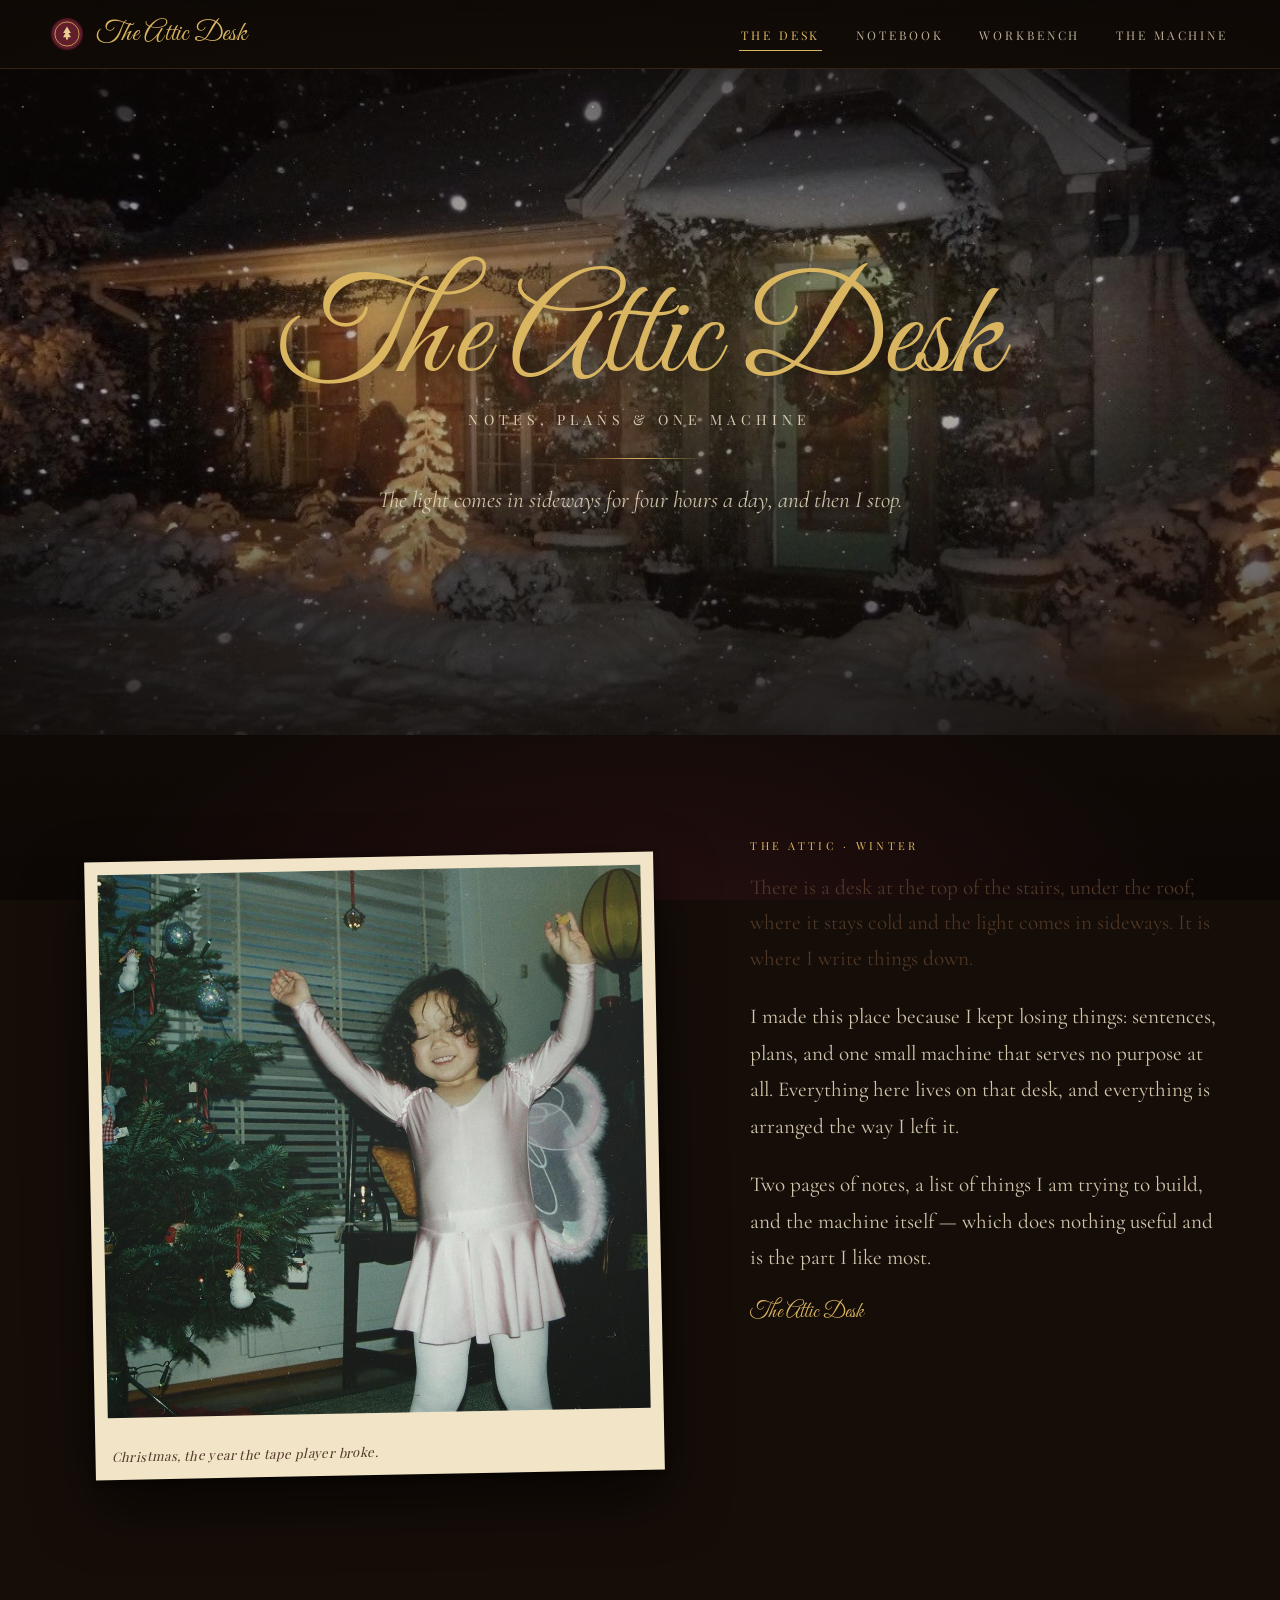
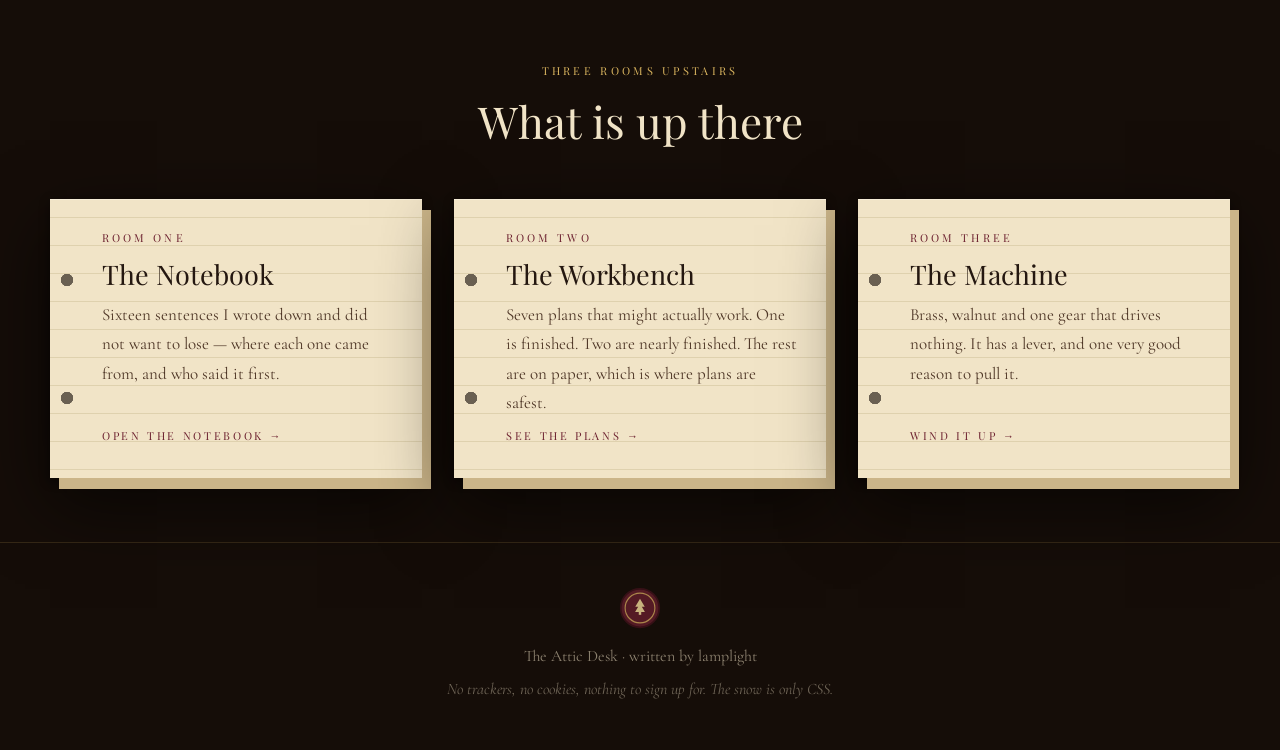
==== index.html @ f6f23483 "The Attic Desk - a winter notebook: sixteen quotes, seven plans, and one useless machine" ====
<!DOCTYPE html>
<html lang="en">
<head>
<meta charset="utf-8">
<meta name="viewport" content="width=device-width, initial-scale=1">
<title>The Attic Desk</title>
<meta name="description" content="A desk at the top of the stairs: sixteen sentences worth keeping, seven plans worth building, and one machine that serves no purpose whatsoever.">
<link rel="stylesheet" href="style.css">
<link rel="icon" href="data:image/svg+xml,%3Csvg xmlns='http://www.w3.org/2000/svg' viewBox='0 0 48 48'%3E%3Ccircle cx='24' cy='24' r='22' fill='%235f1d2a'/%3E%3Ccircle cx='24' cy='24' r='17' fill='none' stroke='%23d9b45f' stroke-width='1.3'/%3E%3Cpath d='M24 13.5l5.4 9.2h-3.3l3.5 5.8H18.4l3.5-5.8h-3.3z' fill='%23e8cf92'/%3E%3C/svg%3E">
</head>
<body>

<header class="site-head">
  <div class="wrap" data-nav></div>
</header>

<main id="main">

  <section class="hero">
    <div class="snowfall" aria-hidden="true"></div>
    <div class="hero__inner">
      <h1 class="hero__title">The Attic Desk</h1>
      <p class="hero__sub">Notes, plans &amp; one machine</p>
      <div class="hero__rule" aria-hidden="true"></div>
      <p class="hero__line">The light comes in sideways for four hours a day, and then I stop.</p>
    </div>
  </section>

  <section class="section">
    <div class="wrap">
      <div class="desk">
        <figure class="desk__photo">
          <img src="assets/img/cover-1.jpg" width="1000" height="1000"
               alt="A child in a pale dress standing in front of a lit Christmas tree, reaching up towards it.">
          <figcaption>Christmas, the year the tape player broke.</figcaption>
        </figure>

        <div class="desk__text">
          <span class="eyebrow">The Attic &middot; Winter</span>
          <p class="lede">There is a desk at the top of the stairs, under the roof, where it stays cold and the light comes in sideways. It is where I write things down.</p>
          <p>I made this place because I kept losing things: sentences, plans, and one small machine that serves no purpose at all. Everything here lives on that desk, and everything is arranged the way I left it.</p>
          <p>Two pages of notes, a list of things I am trying to build, and the machine itself — which does nothing useful and is the part I like most.</p>
          <p class="sig">The Attic Desk</p>
        </div>
      </div>
    </div>
  </section>

  <section class="section section--tight">
    <div class="wrap">
      <div class="section__head">
        <span class="eyebrow">Three rooms upstairs</span>
        <h2 class="section__title">What is up there</h2>
      </div>

      <div class="rooms">

        <a class="sheet room" href="quotes.html">
          <span class="room__num">Room one</span>
          <h3 class="room__title">The Notebook</h3>
          <p class="room__text">Sixteen sentences I wrote down and did not want to lose — where each one came from, and who said it first.</p>
          <span class="room__go">Open the notebook &rarr;</span>
        </a>

        <a class="sheet room" href="project.html">
          <span class="room__num">Room two</span>
          <h3 class="room__title">The Workbench</h3>
          <p class="room__text">Seven plans that might actually work. One is finished. Two are nearly finished. The rest are on paper, which is where plans are safest.</p>
          <span class="room__go">See the plans &rarr;</span>
        </a>

        <a class="sheet room" href="machine.html">
          <span class="room__num">Room three</span>
          <h3 class="room__title">The Machine</h3>
          <p class="room__text">Brass, walnut and one gear that drives nothing. It has a lever, and one very good reason to pull it.</p>
          <span class="room__go">Wind it up &rarr;</span>
        </a>

      </div>
    </div>
  </section>

</main>

<footer class="site-foot">
  <div class="wrap">
    <div class="site-foot__seal" aria-hidden="true">
      <svg viewBox="0 0 48 48" focusable="false">
        <circle cx="24" cy="24" r="22" fill="#5f1d2a"/>
        <circle cx="24" cy="24" r="22" fill="none" stroke="#3c1119" stroke-width="2"/>
        <circle cx="24" cy="24" r="17" fill="none" stroke="#d9b45f" stroke-width="1.3" opacity="0.85"/>
        <path d="M24 13.5l5.4 9.2h-3.3l3.5 5.8H18.4l3.5-5.8h-3.3z" fill="#e8cf92"/>
        <rect x="22.6" y="28.4" width="2.8" height="3.4" fill="#e8cf92"/>
      </svg>
    </div>
    <p>The Attic Desk &middot; written by lamplight</p>
    <p class="quiet">No trackers, no cookies, nothing to sign up for. The snow is only CSS.</p>
  </div>
</footer>

<script src="nav.js"></script>
</body>
</html>
---- style.css ----
/* =========================================================
   THE ATTIC DESK
   A winter notebook that lives on a desk in the dark.
   Nothing here floats: every part of the page is a physical
   object lying under one lamp — cream ledger sheets, ruled
   lines, a red margin, index cards, a wax seal, one machine
   made of brass and walnut.
   ========================================================= */

/* ---------------------------------------------------------
   1 · the fonts, carried over from the house
   --------------------------------------------------------- */

@font-face {
  font-family: 'Cormorant Garamond';
  font-style: italic;
  font-weight: 400;
  font-display: swap;
  src: url('assets/fonts/cormorant-garamond-400-italic-latin.woff2') format('woff2');
  unicode-range: U+0000-00FF, U+0131, U+0152-0153, U+02BB-02BC, U+02C6, U+02DA, U+02DC, U+0304, U+0308, U+0329, U+2000-206F, U+20AC, U+2122, U+2191, U+2193, U+2212, U+2215, U+FEFF, U+FFFD;
}
@font-face {
  font-family: 'Cormorant Garamond';
  font-style: italic;
  font-weight: 400;
  font-display: swap;
  src: url('assets/fonts/cormorant-garamond-400-italic-latin-ext.woff2') format('woff2');
  unicode-range: U+0100-02BA, U+02BD-02C5, U+02C7-02CC, U+02CE-02D7, U+02DD-02FF, U+0304, U+0308, U+0329, U+1D00-1E9F, U+1EF2-1EFF, U+2020, U+2A6D, U+A720-A7FF;
}
@font-face {
  font-family: 'Cormorant Garamond';
  font-style: normal;
  font-weight: 400;
  font-display: swap;
  src: url('assets/fonts/cormorant-garamond-400-normal-latin.woff2') format('woff2');
  unicode-range: U+0000-00FF, U+0131, U+0152-0153, U+02BB-02BC, U+02C6, U+02DA, U+02DC, U+0304, U+0308, U+0329, U+2000-206F, U+20AC, U+2122, U+2191, U+2193, U+2212, U+2215, U+FEFF, U+FFFD;
}
@font-face {
  font-family: 'Cormorant Garamond';
  font-style: normal;
  font-weight: 400;
  font-display: swap;
  src: url('assets/fonts/cormorant-garamond-400-normal-latin-ext.woff2') format('woff2');
  unicode-range: U+0100-02BA, U+02BD-02C5, U+02C7-02CC, U+02CE-02D7, U+02DD-02FF, U+0304, U+0308, U+0329, U+1D00-1E9F, U+1EF2-1EFF, U+2020, U+2A6D, U+A720-A7FF;
}
@font-face {
  font-family: 'Great Vibes';
  font-style: normal;
  font-weight: 400;
  font-display: swap;
  src: url('assets/fonts/great-vibes-400-normal-latin.woff2') format('woff2');
  unicode-range: U+0000-00FF, U+0131, U+0152-0153, U+02BB-02BC, U+02C6, U+02DA, U+02DC, U+0304, U+0308, U+0329, U+2000-206F, U+20AC, U+2122, U+2191, U+2193, U+2212, U+2215, U+FEFF, U+FFFD;
}
@font-face {
  font-family: 'Great Vibes';
  font-style: normal;
  font-weight: 400;
  font-display: swap;
  src: url('assets/fonts/great-vibes-400-normal-latin-ext.woff2') format('woff2');
  unicode-range: U+0100-02BA, U+02BD-02C5, U+02C7-02CC, U+02CE-02D7, U+02DD-02FF, U+0304, U+0308, U+0329, U+1D00-1E9F, U+1EF2-1EFF, U+2020, U+2A6D, U+A720-A7FF;
}
@font-face {
  font-family: 'Playfair Display';
  font-style: normal;
  font-weight: 400;
  font-display: swap;
  src: url('assets/fonts/playfair-display-500-normal-latin.woff2') format('woff2');
  unicode-range: U+0000-00FF, U+0131, U+0152-0153, U+02BB-02BC, U+02C6, U+02DA, U+02DC, U+0304, U+0308, U+0329, U+2000-206F, U+20AC, U+2122, U+2191, U+2193, U+2212, U+2215, U+FEFF, U+FFFD;
}
@font-face {
  font-family: 'Playfair Display';
  font-style: normal;
  font-weight: 400;
  font-display: swap;
  src: url('assets/fonts/playfair-display-500-normal-latin-ext.woff2') format('woff2');
  unicode-range: U+0100-02BA, U+02BD-02C5, U+02C7-02CC, U+02CE-02D7, U+02DD-02FF, U+0304, U+0308, U+0329, U+1D00-1E9F, U+1EF2-1EFF, U+2020, U+2A6D, U+A720-A7FF;
}

/* ---------------------------------------------------------
   2 · the palette of the room
   --------------------------------------------------------- */

:root {
  /* the desk, and the lamp above it */
  --desk:        #150d08;
  --desk-2:      #1e140c;

  /* ink on paper */
  --ink:         #241710;
  --ink-soft:    #4e3626;
  --ink-faint:   #7d6647;

  /* paper */
  --paper:       #f1e4c7;
  --paper-2:     #e7d6b0;
  --paper-edge:  #cbb589;
  --rule:        #c9bb90;
  --margin-rule: #a63b46;

  /* the other three colours in the house */
  --wine:        #6d2230;
  --wine-deep:   #3e1119;
  --moss:        #3b5a43;
  --moss-deep:   #1a241c;
  --brass:       #d9b45f;
  --brass-deep:  #9c7429;

  --display: "Great Vibes", "Segoe Script", cursive;
  --head:    "Playfair Display", Georgia, "Times New Roman", serif;
  --body:    "Cormorant Garamond", Georgia, "Times New Roman", serif;

  --noise: url("data:image/svg+xml,%3Csvg xmlns='http://www.w3.org/2000/svg' width='180' height='180'%3E%3Cfilter id='n'%3E%3CfeTurbulence type='fractalNoise' baseFrequency='0.85' numOctaves='3' stitchTiles='stitch'/%3E%3CfeColorMatrix type='saturate' values='0'/%3E%3C/filter%3E%3Crect width='180' height='180' filter='url(%23n)' opacity='0.55'/%3E%3C/svg%3E");
}

/* ---------------------------------------------------------
   3 · base
   --------------------------------------------------------- */

*, *::before, *::after { box-sizing: border-box; }

html {
  -webkit-text-size-adjust: 100%;
  scroll-behavior: smooth;
}

body {
  margin: 0;
  min-height: 100%;
  font-family: var(--body);
  font-size: clamp(17px, 1.05vw + 14px, 20px);
  line-height: 1.72;
  color: var(--paper);
  background-color: var(--desk);
  background-image:
    radial-gradient(88% 48% at 50% -6%, rgba(217, 180, 95, 0.15), transparent 62%),
    radial-gradient(72% 46% at 50% 104%, rgba(109, 34, 48, 0.26), transparent 62%),
    linear-gradient(180deg, var(--desk-2) 0%, var(--desk) 48%, #0c0704 100%);
  background-attachment: fixed;
}

/* the grain of the desk */
body::after {
  content: "";
  position: fixed;
  inset: 0;
  z-index: 90;
  pointer-events: none;
  opacity: 0.14;
  mix-blend-mode: overlay;
  background-image: var(--noise);
}

img { max-width: 100%; display: block; }

a { color: var(--brass); text-decoration: none; }

h1, h2, h3, h4 {
  font-family: var(--head);
  font-weight: 400;
  line-height: 1.2;
  margin: 0;
}

p { margin: 0 0 1.05em; }
p:last-child { margin-bottom: 0; }

:focus-visible {
  outline: 2px solid var(--brass);
  outline-offset: 3px;
  border-radius: 3px;
}

.sr-only {
  position: absolute;
  width: 1px; height: 1px;
  margin: -1px; padding: 0;
  overflow: hidden;
  clip: rect(0 0 0 0);
  clip-path: inset(50%);
  white-space: nowrap;
  border: 0;
}

.wrap {
  width: min(1180px, 100% - clamp(20px, 5vw, 64px));
  margin-inline: auto;
}

/* ---------------------------------------------------------
   4 · the sheet of paper
   Cream, ruled, a red margin down the left, three holes
   punched through the edge.
   --------------------------------------------------------- */

.sheet {
  position: relative;
  z-index: 0;
  isolation: isolate;
  background-color: var(--paper);
  background-image:
    linear-gradient(var(--margin-rule), var(--margin-rule)),
    repeating-linear-gradient(to bottom, transparent 0 27px, var(--rule) 27px 28px);
  background-size: 1px 100%, 100% 28px;
  background-position: 58px 0, 0 19px;
  background-repeat: no-repeat, repeat;
  color: var(--ink);
  /* the sheet below it, peeking out at the bottom right */
  box-shadow:
    0 1px 0 rgba(255, 255, 255, 0.28) inset,
    9px 11px 0 var(--paper-edge),
    0 26px 70px rgba(0, 0, 0, 0.62),
    0 3px 10px rgba(0, 0, 0, 0.45);
}

/* the punched holes */
.sheet::before {
  content: "";
  position: absolute;
  z-index: 2;
  top: 22px;
  bottom: 22px;
  left: 11px;
  width: 12px;
  background-image: radial-gradient(circle at 50% 50%, rgba(22, 14, 9, 0.62) 0 6px, transparent 6.5px);
  background-size: 12px 118px;
  background-repeat: repeat-y;
  pointer-events: none;
}

.sheet__body { padding: clamp(26px, 4vw, 44px) clamp(24px, 4vw, 46px) clamp(26px, 4vw, 44px) 84px; }
.sheet__body--tight { padding-bottom: clamp(18px, 3vw, 28px); }

/* ---------------------------------------------------------
   5 · the small print, used everywhere
   --------------------------------------------------------- */

.eyebrow {
  display: block;
  font-family: var(--head);
  font-size: 11px;
  letter-spacing: 0.3em;
  text-transform: uppercase;
  color: var(--brass);
  margin: 0 0 14px;
}

.eyebrow--ink { color: var(--wine); }

.hairline {
  height: 1px;
  border: 0;
  margin: 0;
  background: linear-gradient(to right, var(--brass), rgba(217, 180, 95, 0));
  opacity: 0.55;
}

.lede {
  font-size: 1.12em;
  line-height: 1.66;
  color: var(--ink-soft);
}

.quiet { color: var(--ink-faint); font-style: italic; }

/* ---------------------------------------------------------
   6 · the header and the one navigation
   --------------------------------------------------------- */

.site-head {
  position: sticky;
  top: 0;
  z-index: 60;
  background:
    linear-gradient(180deg, rgba(12, 7, 4, 0.94), rgba(12, 7, 4, 0.82));
  backdrop-filter: blur(7px);
  -webkit-backdrop-filter: blur(7px);
  border-bottom: 1px solid rgba(217, 180, 95, 0.17);
}

.site-nav {
  display: flex;
  align-items: center;
  justify-content: space-between;
  gap: 20px;
  min-height: 68px;
}

.site-nav__mark {
  display: inline-flex;
  align-items: center;
  gap: 12px;
  color: var(--paper);
}

.site-nav__seal { display: block; width: 34px; height: 34px; flex: none; }
.site-nav__seal svg { display: block; width: 100%; height: 100%; }

.site-nav__word {
  font-family: var(--display);
  font-size: 27px;
  line-height: 1;
  color: var(--brass);
  letter-spacing: 0.01em;
}

.site-nav__list {
  display: flex;
  align-items: center;
  gap: clamp(14px, 2.6vw, 32px);
  margin: 0;
  padding: 0;
  list-style: none;
}

.site-nav__list a {
  position: relative;
  display: inline-block;
  padding: 6px 2px;
  font-family: var(--head);
  font-size: 12px;
  letter-spacing: 0.24em;
  text-transform: uppercase;
  color: rgba(241, 228, 199, 0.74);
  transition: color 0.25s ease;
}

.site-nav__list a::after {
  content: "";
  position: absolute;
  left: 0; right: 0; bottom: 0;
  height: 1px;
  background: var(--brass);
  transform: scaleX(0);
  transform-origin: left;
  transition: transform 0.3s ease;
}

.site-nav__list a:hover { color: var(--paper); }
.site-nav__list a:hover::after { transform: scaleX(1); }

.site-nav__list a[aria-current="page"] { color: var(--brass); }
.site-nav__list a[aria-current="page"]::after { transform: scaleX(1); }

.site-nav__toggle {
  display: none;
  width: 42px; height: 38px;
  padding: 0;
  border: 1px solid rgba(217, 180, 95, 0.3);
  border-radius: 3px;
  background: rgba(217, 180, 95, 0.07);
  cursor: pointer;
  position: relative;
}
.site-nav__toggle span {
  position: absolute;
  left: 11px;
  width: 18px; height: 1.5px;
  background: var(--brass);
  transition: transform 0.28s ease, opacity 0.2s ease;
}
.site-nav__toggle span:nth-child(1) { top: 12px; }
.site-nav__toggle span:nth-child(2) { top: 18px; }
.site-nav__toggle span:nth-child(3) { top: 24px; }
.site-nav__toggle[aria-expanded="true"] span:nth-child(1) { transform: translateY(6px) rotate(45deg); }
.site-nav__toggle[aria-expanded="true"] span:nth-child(2) { opacity: 0; }
.site-nav__toggle[aria-expanded="true"] span:nth-child(3) { transform: translateY(-6px) rotate(-45deg); }

/* ---------------------------------------------------------
   7 · the hero
   --------------------------------------------------------- */

.hero {
  position: relative;
  min-height: clamp(440px, 74vh, 720px);
  display: grid;
  place-items: center;
  overflow: hidden;
  text-align: center;
  padding: 80px 20px 90px;
  background-color: #120b07;
  background-image: url('assets/img/exterior-house.jpg');
  background-size: cover;
  background-position: center 46%;
}

.hero::before {
  content: "";
  position: absolute;
  inset: 0;
  background:
    radial-gradient(58% 44% at 50% 44%, rgba(255, 214, 140, 0.16), transparent 70%),
    linear-gradient(180deg, rgba(12, 7, 4, 0.66) 0%, rgba(12, 7, 4, 0.2) 38%, rgba(12, 7, 4, 0.82) 100%);
}

.hero::after {
  content: "";
  position: absolute;
  inset: 0;
  background: radial-gradient(120% 92% at 50% 46%, transparent 46%, rgba(10, 6, 3, 0.72) 100%);
}

.hero__inner { position: relative; z-index: 2; max-width: 760px; }

.hero__title {
  font-family: var(--display);
  font-weight: 400;
  font-size: clamp(34px, 10.5vw, 138px);
  line-height: 1;
  color: var(--brass);
  text-shadow: 0 4px 30px rgba(0, 0, 0, 0.85), 0 0 90px rgba(217, 180, 95, 0.3);
}

.hero__rule {
  width: 128px;
  height: 1px;
  margin: 26px auto 22px;
  background: linear-gradient(to right, transparent, var(--brass), transparent);
}

.hero__sub {
  font-family: var(--head);
  font-size: clamp(12px, 1.4vw, 14px);
  letter-spacing: 0.36em;
  text-transform: uppercase;
  color: rgba(241, 228, 199, 0.86);
  margin: 0 0 20px;
}

.hero__line {
  font-style: italic;
  font-size: clamp(18px, 2.2vw, 23px);
  color: rgba(241, 228, 199, 0.8);
  margin: 0;
}

/* the snow that keeps falling */
.snowfall {
  position: absolute;
  inset: 0;
  z-index: 1;
  pointer-events: none;
  background-image:
    radial-gradient(1.6px 1.6px at 12% 18%, rgba(255, 255, 255, 0.9), transparent),
    radial-gradient(1.2px 1.2px at 28% 62%, rgba(255, 255, 255, 0.65), transparent),
    radial-gradient(1.8px 1.8px at 44% 30%, rgba(255, 255, 255, 0.8), transparent),
    radial-gradient(1.2px 1.2px at 58% 74%, rgba(255, 255, 255, 0.6), transparent),
    radial-gradient(1.7px 1.7px at 71% 22%, rgba(255, 255, 255, 0.85), transparent),
    radial-gradient(1.2px 1.2px at 84% 58%, rgba(255, 255, 255, 0.7), transparent),
    radial-gradient(1.6px 1.6px at 92% 36%, rgba(255, 255, 255, 0.55), transparent),
    radial-gradient(1.2px 1.2px at 8% 82%, rgba(255, 255, 255, 0.65), transparent);
  background-size: 190px 210px;
  background-repeat: repeat;
  animation: drift 16s linear infinite;
  opacity: 0.55;
}

@keyframes drift {
  from { transform: translate3d(0, -6%, 0); }
  to   { transform: translate3d(0, 6%, 0); }
}

/* ---------------------------------------------------------
   8 · index page
   --------------------------------------------------------- */

.section { padding: clamp(56px, 8vw, 108px) 0; }
.section--tight { padding: clamp(40px, 5vw, 64px) 0; }

.section__head { max-width: 620px; margin: 0 auto clamp(30px, 4vw, 52px); text-align: center; }

.section__title {
  font-size: clamp(28px, 4vw, 44px);
  color: var(--paper);
}

.section__title em {
  font-style: italic;
  font-family: var(--body);
  color: var(--brass);
}

/* the photograph and the introduction, side by side */
.desk {
  display: grid;
  grid-template-columns: minmax(0, 1.15fr) minmax(0, 0.85fr);
  gap: clamp(26px, 4vw, 58px);
  align-items: start;
}

.desk__photo {
  position: relative;
  padding: 13px 13px 62px;
  background: var(--paper);
  box-shadow: 0 26px 60px rgba(0, 0, 0, 0.6), 0 2px 6px rgba(0, 0, 0, 0.4);
  transform: rotate(-1.1deg);
}

.desk__photo img { width: 100%; height: auto; }
.desk__photo figcaption {
  position: absolute;
  left: 16px; right: 16px; bottom: 15px;
  font-family: var(--head);
  font-style: italic;
  font-size: 13px;
  line-height: 1.35;
  letter-spacing: 0.03em;
  color: var(--ink-soft);
}

.desk__text { color: rgba(241, 228, 199, 0.86); }
.desk__text p { font-size: 1.06em; }
.desk__text .quiet { color: rgba(241, 228, 199, 0.62); }

.sig {
  margin-top: 26px;
  font-family: var(--display);
  font-size: 40px;
  line-height: 1;
  color: var(--brass);
}

/* the three rooms */
.rooms {
  display: grid;
  grid-template-columns: repeat(auto-fit, minmax(255px, 1fr));
  gap: clamp(20px, 2.6vw, 32px);
}

/* index cards and plan cards are ruled, but the red margin line would run
   through the writing, so they keep only the ruling */
.room, .plan {
  background-image: repeating-linear-gradient(to bottom, transparent 0 27px, rgba(201, 187, 144, 0.45) 27px 28px);
  background-size: 100% 28px;
  background-position: 0 19px;
  background-repeat: repeat;
}

.room {
  display: flex;
  flex-direction: column;
  gap: 10px;
  padding: 30px 28px 32px 52px;
  color: var(--ink);
  transition: transform 0.35s ease, box-shadow 0.35s ease;
}

.room:hover { transform: translateY(-6px) rotate(-0.35deg); }
.room:hover .room__go { transform: translateX(7px); }

.room__num {
  font-family: var(--head);
  font-size: 11px;
  letter-spacing: 0.28em;
  text-transform: uppercase;
  color: var(--wine);
}

.room__title {
  font-size: 27px;
  color: var(--ink);
}

.room__text { font-size: 17px; color: var(--ink-soft); margin: 0; flex: 1; }

.room__go {
  font-family: var(--head);
  font-size: 11px;
  letter-spacing: 0.24em;
  text-transform: uppercase;
  color: var(--wine);
  transition: transform 0.3s ease;
  display: inline-block;
}

.room__seal {
  position: absolute;
  top: 14px; right: 16px;
  width: 30px; height: 30px;
  opacity: 0.5;
}

/* ---------------------------------------------------------
   9 · quotes page
   --------------------------------------------------------- */

.quote-hero {
  position: relative;
  overflow: hidden;
  padding: clamp(60px, 9vw, 116px) 0 clamp(52px, 7vw, 92px);
  background-color: var(--wine-deep);
  background-image: url('assets/img/paper-crimson.jpg');
  background-size: cover;
  background-position: center;
}

.quote-hero::after {
  content: "";
  position: absolute;
  inset: 0;
  background:
    radial-gradient(66% 58% at 50% 48%, rgba(0, 0, 0, 0.28), transparent 74%),
    linear-gradient(180deg, rgba(12, 7, 4, 0.58), rgba(12, 7, 4, 0.82));
}

.quote-hero .wrap { position: relative; z-index: 2; }

.quote-card {
  max-width: 720px;
  margin: 0 auto;
  padding: clamp(32px, 5vw, 54px) clamp(26px, 5vw, 58px) clamp(28px, 4vw, 44px) 86px;
}

.quote-card__text {
  font-family: var(--body);
  font-style: italic;
  font-size: clamp(23px, 3.2vw, 34px);
  line-height: 1.5;
  color: var(--ink);
  margin: 0 0 20px;
  min-height: 3em;
  transition: opacity 0.28s ease, transform 0.28s ease;
}

.quote-card__text.is-turning { opacity: 0; transform: translateY(7px); }

.quote-card__mark {
  font-family: var(--display);
  font-size: 1.9em;
  line-height: 0;
  vertical-align: -0.12em;
  color: var(--wine);
  opacity: 0.75;
}

.quote-card__source {
  font-family: var(--head);
  font-size: 12px;
  letter-spacing: 0.2em;
  text-transform: uppercase;
  color: var(--wine);
  margin: 0 0 24px;
  transition: opacity 0.28s ease;
}

.quote-card__foot {
  display: flex;
  align-items: center;
  justify-content: space-between;
  gap: 16px;
  flex-wrap: wrap;
}

.quote-card__count {
  font-family: var(--head);
  font-size: 11px;
  letter-spacing: 0.22em;
  text-transform: uppercase;
  color: var(--ink-faint);
}

/* a brass button */
.brass-btn {
  font-family: var(--head);
  font-size: 11px;
  letter-spacing: 0.22em;
  text-transform: uppercase;
  color: #2a1a08;
  padding: 11px 22px;
  border: 0;
  border-radius: 2px;
  cursor: pointer;
  background: linear-gradient(180deg, #edcd85 0%, var(--brass) 46%, #b78f3c 100%);
  box-shadow: 0 1px 0 rgba(255, 245, 214, 0.6) inset, 0 6px 16px rgba(0, 0, 0, 0.4);
  transition: transform 0.18s ease, filter 0.18s ease;
}
.brass-btn:hover { filter: brightness(1.08); transform: translateY(-1px); }
.brass-btn:active { transform: translateY(1px); filter: brightness(0.95); }

/* the notebook itself */
.notebook { padding: clamp(50px, 7vw, 96px) 0; }

.ledger {
  display: grid;
  grid-template-columns: repeat(2, minmax(0, 1fr));
  gap: clamp(20px, 2.6vw, 34px);
  align-items: start;
}

.ledger__col {
  margin: 0;
  padding: 0;
  list-style: none;
}

.entry {
  display: grid;
  grid-template-columns: 42px minmax(0, 1fr);
  gap: 0 14px;
  padding: 20px 0 22px;
  border-bottom: 1px solid var(--rule);
  align-items: start;
}

.entry__no {
  font-family: var(--head);
  font-size: 12px;
  letter-spacing: 0.1em;
  color: var(--wine);
  text-align: right;
  padding-top: 6px;
  opacity: 0.85;
}

.entry__quote {
  font-family: var(--body);
  font-style: italic;
  font-size: 19px;
  line-height: 1.52;
  color: var(--ink);
  margin: 0 0 7px;
}

.entry__source {
  grid-column: 2;
  font-family: var(--head);
  font-size: 11px;
  letter-spacing: 0.16em;
  text-transform: uppercase;
  color: var(--ink-faint);
  margin: 0;
}

/* ---------------------------------------------------------
   10 · workbench page
   --------------------------------------------------------- */

.workbench {
  position: relative;
  padding: clamp(54px, 8vw, 104px) 0 clamp(60px, 8vw, 110px);
  background-color: #241710;
  background-image: url('assets/img/wood-desk.jpg');
  background-size: cover;
  background-position: center;
}

.workbench::before {
  content: "";
  position: absolute;
  inset: 0;
  background:
    radial-gradient(64% 48% at 50% 8%, rgba(255, 214, 140, 0.12), transparent 70%),
    linear-gradient(180deg, rgba(12, 7, 4, 0.74), rgba(12, 7, 4, 0.9));
}

.workbench .wrap { position: relative; z-index: 2; }

.bench-head { max-width: 780px; margin: 0 auto clamp(34px, 5vw, 56px); text-align: center; }
.bench-head .section__title { font-size: clamp(26px, 3.2vw, 38px); }
.bench-head p { color: rgba(241, 228, 199, 0.76); }

.plans {
  display: grid;
  grid-template-columns: repeat(auto-fit, minmax(288px, 1fr));
  gap: clamp(20px, 2.4vw, 30px);
}

.plan {
  position: relative;
  padding: 32px 26px 26px 52px;
  color: var(--ink);
  transform: rotate(var(--tilt, 0deg));
  transition: transform 0.35s ease, box-shadow 0.35s ease;
}

.plan:nth-child(odd)  { --tilt: -0.7deg; }
.plan:nth-child(even) { --tilt: 0.6deg; }
.plan:nth-child(3n)   { --tilt: 0.35deg; }

.plan:hover { transform: rotate(0deg) translateY(-6px); }

.plan__pin {
  position: absolute;
  top: -9px; left: 50%;
  width: 54px; height: 20px;
  transform: translateX(-50%) rotate(-1.5deg);
  background: rgba(109, 34, 48, 0.78);
  box-shadow: 0 3px 8px rgba(0, 0, 0, 0.45);
  clip-path: polygon(2% 0%, 98% 4%, 94% 100%, 0% 92%);
}

.plan__no {
  font-family: var(--head);
  font-size: 11px;
  letter-spacing: 0.28em;
  text-transform: uppercase;
  color: var(--ink-faint);
  display: block;
  margin-bottom: 9px;
}

.plan__title {
  font-size: 24px;
  line-height: 1.22;
  color: var(--ink);
  margin-bottom: 11px;
}

.plan__pitch { font-size: 17px; color: var(--ink-soft); margin: 0 0 16px; }

.plan__parts {
  font-family: var(--head);
  font-style: italic;
  font-size: 14px;
  color: var(--ink-faint);
  margin: 0 0 15px;
  padding-top: 12px;
  border-top: 1px solid var(--rule);
}

.plan__status {
  display: inline-block;
  font-family: var(--head);
  font-size: 10px;
  letter-spacing: 0.2em;
  text-transform: uppercase;
  padding: 5px 11px;
  border-radius: 2px;
  color: #f6ecd6;
}

.plan__status--done     { background: var(--moss); }
.plan__status--progress { background: var(--brass-deep); }
.plan__status--waiting  { background: var(--wine); }

/* ---------------------------------------------------------
   11 · the machine
   --------------------------------------------------------- */

.machine-page { padding: clamp(54px, 8vw, 100px) 0 clamp(60px, 8vw, 110px); }

.act {
  display: grid;
  grid-template-columns: minmax(0, 0.92fr) minmax(0, 1.08fr);
  gap: clamp(30px, 5vw, 74px);
  align-items: center;
  margin-bottom: clamp(64px, 9vw, 120px);
}
.act:last-child { margin-bottom: 0; }

.act--flip { grid-template-columns: minmax(0, 1fr) minmax(0, 1fr); }
.act--flip .act__body { order: 2; }
.act--flip .game { max-width: 520px; justify-self: start; }

.act__body h2 {
  font-size: clamp(28px, 3.6vw, 42px);
  color: var(--paper);
  margin-bottom: 6px;
}

.act__body .eyebrow { margin-bottom: 10px; }
.act__body p { color: rgba(241, 228, 199, 0.82); }
.act__body .quiet { color: rgba(241, 228, 199, 0.6); }

/* --- the cabinet --- */

.bench {
  display: grid;
  place-items: center;
  padding: clamp(20px, 3vw, 34px);
  border-radius: 6px;
  background:
    radial-gradient(60% 60% at 50% 20%, rgba(255, 214, 140, 0.12), transparent 72%),
    linear-gradient(180deg, #241710, #120b07);
  box-shadow: 0 0 0 1px rgba(217, 180, 95, 0.12), 0 30px 70px rgba(0, 0, 0, 0.55);
}

.cabinet {
  position: relative;
  width: min(382px, 100%);
  margin-bottom: 86px;
  padding: 18px 18px 0;
  border-radius: 12px 12px 5px 5px;
  background:
    linear-gradient(180deg, rgba(255, 255, 255, 0.07), transparent 26%),
    repeating-linear-gradient(94deg, #3a2416 0 7px, #2f1c10 7px 13px);
  box-shadow:
    0 0 0 2px var(--brass-deep),
    0 0 0 5px rgba(217, 180, 95, 0.22),
    0 26px 50px rgba(0, 0, 0, 0.6);
}

.cabinet__top {
  display: flex;
  align-items: center;
  justify-content: space-between;
  gap: 16px;
  padding: 4px 6px 16px;
}

.cabinet__label {
  font-family: var(--head);
  font-size: 10px;
  letter-spacing: 0.26em;
  text-transform: uppercase;
  color: rgba(217, 180, 95, 0.8);
}

.cabinet__face {
  position: relative;
  display: grid;
  grid-template-columns: 1fr 1fr 66px;
  gap: 13px;
  align-items: center;
  padding: 16px 15px 18px;
  border-radius: 6px;
  background: linear-gradient(160deg, #c9a054 0%, var(--brass) 30%, #8a6a2c 100%);
  box-shadow: 0 1px 0 rgba(255, 245, 214, 0.5) inset, 0 -2px 8px rgba(0, 0, 0, 0.35) inset;
}

/* the glass dome and its flywheel */
.dome {
  position: relative;
  aspect-ratio: 1;
  border-radius: 50%;
  background:
    radial-gradient(circle at 34% 28%, rgba(255, 255, 255, 0.55), transparent 42%),
    radial-gradient(circle at 50% 55%, rgba(60, 40, 18, 0.85), rgba(20, 12, 6, 0.95) 72%);
  box-shadow: 0 0 0 3px var(--brass-deep), 0 0 0 5px rgba(217, 180, 95, 0.45), 0 10px 20px rgba(0, 0, 0, 0.5) inset;
  overflow: hidden;
}

.flywheel {
  position: absolute;
  inset: 22%;
  border-radius: 50%;
  border: 3px solid rgba(217, 180, 95, 0.72);
  border-top-color: rgba(255, 240, 200, 0.95);
  border-right-color: rgba(217, 180, 95, 0.2);
  animation: spin 7s linear infinite;
}

.flywheel::after {
  content: "";
  position: absolute;
  inset: 38%;
  border-radius: 50%;
  background: var(--brass);
  box-shadow: 0 0 10px rgba(217, 180, 95, 0.7);
}

@keyframes spin { to { transform: rotate(360deg); } }

/* the gauge */
.gauge {
  position: relative;
  aspect-ratio: 1;
  border-radius: 50%;
  background: radial-gradient(circle at 36% 30%, #f6ecd6, #cdbb90 72%);
  box-shadow: 0 0 0 3px var(--brass-deep), 0 8px 16px rgba(0, 0, 0, 0.45) inset;
}

.gauge__needle {
  position: absolute;
  left: 50%; bottom: 50%;
  width: 2px; height: 38%;
  background: var(--wine);
  transform-origin: bottom center;
  transform: translateX(-50%) rotate(38deg);
  transition: transform 0.9s cubic-bezier(0.34, 1.3, 0.64, 1);
}

.gauge__pin {
  position: absolute;
  left: 50%; top: 50%;
  width: 9px; height: 9px;
  margin: -4.5px 0 0 -4.5px;
  border-radius: 50%;
  background: var(--brass-deep);
}

/* the lever */
.lever {
  position: relative;
  justify-self: center;
  width: 52px;
  height: 92px;
  padding: 0;
  border: 0;
  background: none;
  cursor: pointer;
  transform-origin: 50% 100%;
  transform: rotate(8deg);
  transition: transform 0.42s cubic-bezier(0.5, -0.3, 0.3, 1.4);
  z-index: 3;
}

/* the slot the lever sits in */
.lever::before {
  content: "";
  position: absolute;
  left: 50%; bottom: 2px;
  width: 15px; height: 80px;
  margin-left: -7.5px;
  border-radius: 8px;
  background: rgba(30, 18, 8, 0.5);
  box-shadow: inset 0 1px 5px rgba(0, 0, 0, 0.8);
}

.lever__arm {
  position: absolute;
  left: 50%; bottom: 3px;
  width: 8px; height: 76px;
  margin-left: -4px;
  border-radius: 4px;
  background: linear-gradient(to right, #8a6a2c, var(--brass) 38%, #f4dda4 58%, #8a6a2c);
  box-shadow: 0 3px 10px rgba(0, 0, 0, 0.55);
}

.lever__knob {
  position: absolute;
  left: 50%; top: -4px;
  width: 32px; height: 32px;
  margin-left: -16px;
  border-radius: 50%;
  background: radial-gradient(circle at 34% 28%, #b8563c, #6d2230 62%, #3e1119);
  box-shadow: 0 6px 14px rgba(0, 0, 0, 0.6), 0 0 0 2px rgba(217, 180, 95, 0.45);
  transition: background 0.3s ease;
}

.lever:hover .lever__knob { background: radial-gradient(circle at 34% 28%, #c96a4c, #7d2734 62%, #3e1119); }
.lever:focus-visible { outline-offset: 8px; }

.is-running .lever { transform: rotate(-16deg); }
.is-running .flywheel { animation-duration: 0.8s; }
.is-running .gauge__needle { transform: translateX(-50%) rotate(-124deg); }

/* the slot and the slip that comes out */
.slot {
  position: relative;
  height: 16px;
  margin: 13px -6px 0;
  border-radius: 0 0 4px 4px;
  background: linear-gradient(180deg, #0b0704 0%, #150d07 55%, #241710 100%);
  box-shadow: 0 -1px 0 rgba(217, 180, 95, 0.32);
}

.slip {
  position: absolute;
  left: 50%;
  top: calc(100% + 3px);
  width: 84%;
  margin: 0;
  padding: 15px 16px 17px;
  transform: translate(-50%, -16px);
  opacity: 0;
  background: var(--paper);
  color: var(--ink);
  font-family: var(--body);
  font-style: italic;
  font-size: 16px;
  line-height: 1.44;
  text-align: center;
  box-shadow: 0 10px 26px rgba(0, 0, 0, 0.55);
  transition: transform 0.55s cubic-bezier(0.3, 1, 0.5, 1), opacity 0.4s ease;
  pointer-events: none;
}

.slip::after {
  content: "";
  position: absolute;
  left: 50%; top: 100%;
  width: 100%; height: 8px;
  transform: translateX(-50%);
  background: linear-gradient(180deg, rgba(241, 228, 199, 0.85), rgba(241, 228, 199, 0));
}

.is-running .slip { transform: translate(-50%, 8px); opacity: 1; }

/* --- the game --- */

.game {
  padding: clamp(20px, 3vw, 30px);
  border-radius: 6px;
  background:
    radial-gradient(62% 60% at 50% 16%, rgba(255, 214, 140, 0.13), transparent 72%),
    linear-gradient(180deg, #201409, #0f0905);
  box-shadow: 0 0 0 1px rgba(217, 180, 95, 0.12), 0 30px 70px rgba(0, 0, 0, 0.55);
}

.game__bar {
  display: flex;
  align-items: center;
  justify-content: space-between;
  gap: 16px;
  flex-wrap: wrap;
  margin-bottom: 16px;
  padding-bottom: 13px;
  border-bottom: 1px solid rgba(217, 180, 95, 0.18);
}

.game__strokes {
  font-family: var(--head);
  font-size: 11px;
  letter-spacing: 0.2em;
  text-transform: uppercase;
  color: rgba(241, 228, 199, 0.8);
}
.game__strokes b { color: var(--brass); font-weight: 400; font-size: 15px; }

.game__status {
  font-family: var(--head);
  font-style: italic;
  font-size: 14px;
  color: rgba(241, 228, 199, 0.66);
  text-align: right;
}

.field {
  position: relative;
  display: grid;
  grid-template-columns: repeat(9, 1fr);
  gap: 2px;
  padding: 8px;
  border-radius: 4px;
  background: #1a1109;
  box-shadow: 0 0 0 1px rgba(217, 180, 95, 0.14) inset;
  touch-action: none;
  cursor: crosshair;
  user-select: none;
  -webkit-user-select: none;
}

.cell {
  position: relative;
  aspect-ratio: 1;
  border-radius: 2px;
  background: #1d1309;
  transition: background 0.18s ease;
}

.cell.is-snow {
  background:
    radial-gradient(circle at 32% 28%, rgba(255, 255, 255, 0.5), transparent 46%),
    linear-gradient(180deg, #f3ecdd, #cfc4ac);
  box-shadow: 0 0 6px rgba(255, 255, 255, 0.14);
}

.cell.is-snow::after {
  content: "";
  position: absolute;
  inset: 0;
  border-radius: 2px;
  background-image: radial-gradient(circle at 70% 72%, rgba(255, 255, 255, 0.75) 0 1px, transparent 1.5px);
  opacity: 0.7;
}

.cell.is-fresh { animation: land 0.45s ease; }

@keyframes land {
  from { transform: scale(0.4); opacity: 0.2; }
  to   { transform: scale(1); opacity: 1; }
}

.cell.is-gate, .cell.is-tree {
  background: none;
  box-shadow: none;
}

.cell.is-tree {
  overflow: hidden;
  background: radial-gradient(circle at 50% 78%, rgba(217, 180, 95, 0.3), transparent 72%);
}

.cell.is-tree::after {
  content: "";
  position: absolute;
  inset: -10% -6% -14% -6%;
  background: url('assets/img/christmas-tree.png') center 66% / contain no-repeat;
  filter: drop-shadow(0 0 8px rgba(217, 180, 95, 0.6));
}

.field.is-keyboard .cell.is-cursor {
  outline: 2px solid var(--brass);
  outline-offset: -2px;
}

.field:focus-visible { outline: 2px solid var(--brass); outline-offset: 4px; }

.cell.is-gate::after {
  content: "";
  position: absolute;
  inset: 12%;
  border: 2px solid rgba(217, 180, 95, 0.8);
  border-bottom-width: 5px;
  border-radius: 2px 2px 0 0;
  background: repeating-linear-gradient(90deg, rgba(217, 180, 95, 0.28) 0 3px, transparent 3px 6px);
}

.field.is-won .cell.is-tree::after { filter: drop-shadow(0 0 16px rgba(255, 224, 160, 0.95)); }

.field__shovel {
  position: absolute;
  z-index: 5;
  width: 26px; height: 26px;
  margin: -13px 0 0 -13px;
  pointer-events: none;
  opacity: 0;
  transition: opacity 0.2s ease;
  filter: drop-shadow(0 3px 5px rgba(0, 0, 0, 0.7));
}
.field:hover .field__shovel { opacity: 0.85; }

.game__hint {
  margin: 14px 0 0;
  font-size: 15px;
  line-height: 1.6;
  color: rgba(241, 228, 199, 0.58);
  font-style: italic;
}

.game__foot {
  display: flex;
  align-items: center;
  justify-content: space-between;
  gap: 14px;
  flex-wrap: wrap;
  margin-top: 18px;
}

.result {
  font-family: var(--head);
  font-size: 15px;
  letter-spacing: 0.05em;
  color: var(--brass);
  min-height: 1.4em;
}
.result--lost { color: var(--wine); }

/* ---------------------------------------------------------
   12 · the footer
   --------------------------------------------------------- */

.site-foot {
  border-top: 1px solid rgba(217, 180, 95, 0.16);
  padding: 44px 0 40px;
  text-align: center;
  color: rgba(241, 228, 199, 0.55);
  font-size: 16px;
}

.site-foot__seal { width: 42px; height: 42px; margin: 0 auto 14px; opacity: 0.85; }
.site-foot__seal svg { display: block; width: 100%; height: 100%; }
.site-foot p { margin: 0 0 6px; }
.site-foot .quiet { color: rgba(241, 228, 199, 0.4); }
.site-foot a { color: rgba(241, 228, 199, 0.72); border-bottom: 1px solid rgba(217, 180, 95, 0.4); }
.site-foot a:hover { color: var(--brass); }

/* ---------------------------------------------------------
   13 · small screens
   --------------------------------------------------------- */

@media (max-width: 900px) {
  .desk { grid-template-columns: 1fr; }
  .desk__photo { transform: rotate(-0.6deg); max-width: 520px; }
  .ledger { grid-template-columns: 1fr; }
  .act { grid-template-columns: 1fr; }
  .act--flip { grid-template-columns: 1fr; }
  .act--flip .act__body { order: 0; }
  .act--flip .bench { order: -1; }
}

@media (max-width: 720px) {
  .site-nav__toggle { display: block; }

  .site-nav__list {
    position: absolute;
    left: 0; right: 0;
    top: 100%;
    flex-direction: column;
    align-items: flex-start;
    gap: 0;
    padding: 6px clamp(20px, 5vw, 64px) 16px;
    background: rgba(10, 6, 3, 0.97);
    border-bottom: 1px solid rgba(217, 180, 95, 0.2);
    transform-origin: top;
    transform: scaleY(0);
    opacity: 0;
    pointer-events: none;
    transition: transform 0.28s ease, opacity 0.24s ease;
  }

  .site-nav__list.is-open { transform: scaleY(1); opacity: 1; pointer-events: auto; }

  .site-nav__list a {
    display: block;
    padding: 13px 0;
    font-size: 13px;
    border-bottom: 1px solid rgba(217, 180, 95, 0.12);
  }
  .site-nav__list li:last-child a { border-bottom: 0; }

  .site-nav { position: relative; }

  .sheet__body { padding-left: 62px; }
  .sheet::before { left: 12px; }
  .sheet { background-position: 40px 0, 0 19px; }
  .quote-card { padding-left: 64px; }
  .quote-card__foot { flex-direction: column; align-items: flex-start; }
  .cabinet { margin-right: 26px; }
}

@media (max-width: 460px) {
  .site-nav__word { font-size: 23px; }
  .room, .plan { padding: 26px 20px 24px 48px; }
  .plan__title { font-size: 21px; }
  .entry { grid-template-columns: 32px minmax(0, 1fr); gap: 0 10px; }
  .entry__quote { font-size: 17.5px; }
  .lever { right: -28px; }
}

/* ---------------------------------------------------------
   14 · when the reader would rather it stayed still
   --------------------------------------------------------- */

@media (prefers-reduced-motion: reduce) {
  html { scroll-behavior: auto; }
  *, *::before, *::after {
    animation-duration: 0.001ms !important;
    animation-iteration-count: 1 !important;
    transition-duration: 0.001ms !important;
  }
  .snowfall { display: none; }
}
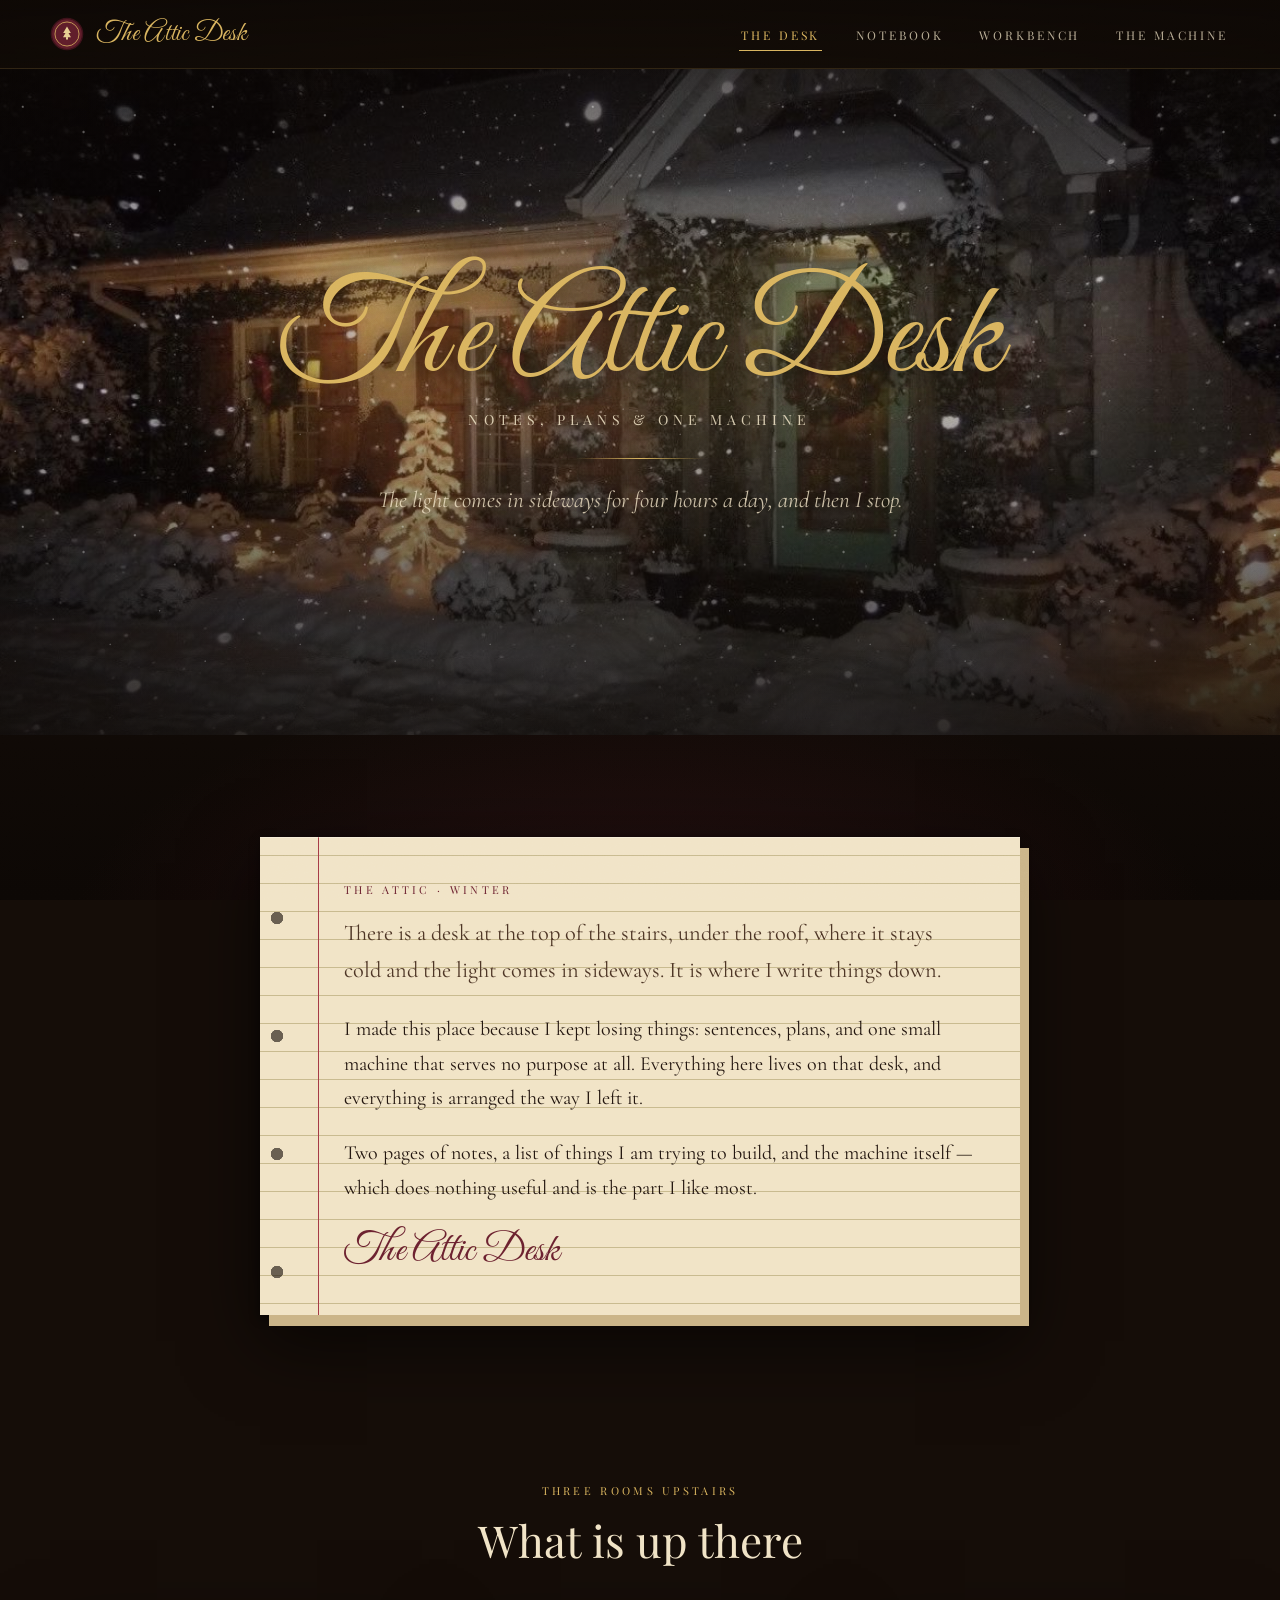
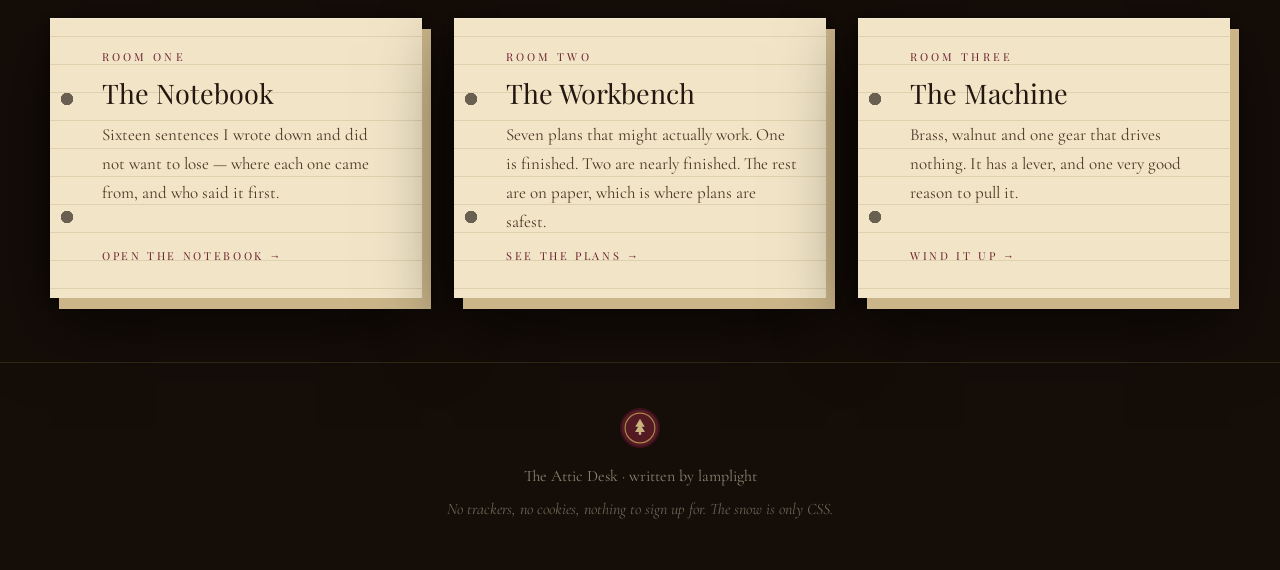
==== commit 60d9531d: "Drop the old house photograph from the front page; write the introduction on a sheet instead" ====
--- a/index.html
+++ b/index.html
@@ -28,15 +28,9 @@
 
   <section class="section">
     <div class="wrap">
-      <div class="desk">
-        <figure class="desk__photo">
-          <img src="assets/img/cover-1.jpg" width="1000" height="1000"
-               alt="A child in a pale dress standing in front of a lit Christmas tree, reaching up towards it.">
-          <figcaption>Christmas, the year the tape player broke.</figcaption>
-        </figure>
-
-        <div class="desk__text">
-          <span class="eyebrow">The Attic &middot; Winter</span>
+      <div class="sheet desk-note">
+        <div class="sheet__body">
+          <span class="eyebrow eyebrow--ink">The Attic &middot; Winter</span>
           <p class="lede">There is a desk at the top of the stairs, under the roof, where it stays cold and the light comes in sideways. It is where I write things down.</p>
           <p>I made this place because I kept losing things: sentences, plans, and one small machine that serves no purpose at all. Everything here lives on that desk, and everything is arranged the way I left it.</p>
           <p>Two pages of notes, a list of things I am trying to build, and the machine itself — which does nothing useful and is the part I like most.</p>
--- a/style.css
+++ b/style.css
@@ -479,44 +479,18 @@
   color: var(--brass);
 }
 
-/* the photograph and the introduction, side by side */
-.desk {
-  display: grid;
-  grid-template-columns: minmax(0, 1.15fr) minmax(0, 0.85fr);
-  gap: clamp(26px, 4vw, 58px);
-  align-items: start;
-}
-
-.desk__photo {
-  position: relative;
-  padding: 13px 13px 62px;
-  background: var(--paper);
-  box-shadow: 0 26px 60px rgba(0, 0, 0, 0.6), 0 2px 6px rgba(0, 0, 0, 0.4);
-  transform: rotate(-1.1deg);
-}
-
-.desk__photo img { width: 100%; height: auto; }
-.desk__photo figcaption {
-  position: absolute;
-  left: 16px; right: 16px; bottom: 15px;
-  font-family: var(--head);
-  font-style: italic;
-  font-size: 13px;
-  line-height: 1.35;
-  letter-spacing: 0.03em;
-  color: var(--ink-soft);
-}
-
-.desk__text { color: rgba(241, 228, 199, 0.86); }
-.desk__text p { font-size: 1.06em; }
-.desk__text .quiet { color: rgba(241, 228, 199, 0.62); }
+/* the introduction, written out on a sheet of its own */
+.desk-note {
+  max-width: 760px;
+  margin: 0 auto;
+}
 
 .sig {
   margin-top: 26px;
   font-family: var(--display);
   font-size: 40px;
   line-height: 1;
-  color: var(--brass);
+  color: var(--wine);
 }
 
 /* the three rooms */
@@ -1260,8 +1234,6 @@
    --------------------------------------------------------- */
 
 @media (max-width: 900px) {
-  .desk { grid-template-columns: 1fr; }
-  .desk__photo { transform: rotate(-0.6deg); max-width: 520px; }
   .ledger { grid-template-columns: 1fr; }
   .act { grid-template-columns: 1fr; }
   .act--flip { grid-template-columns: 1fr; }
